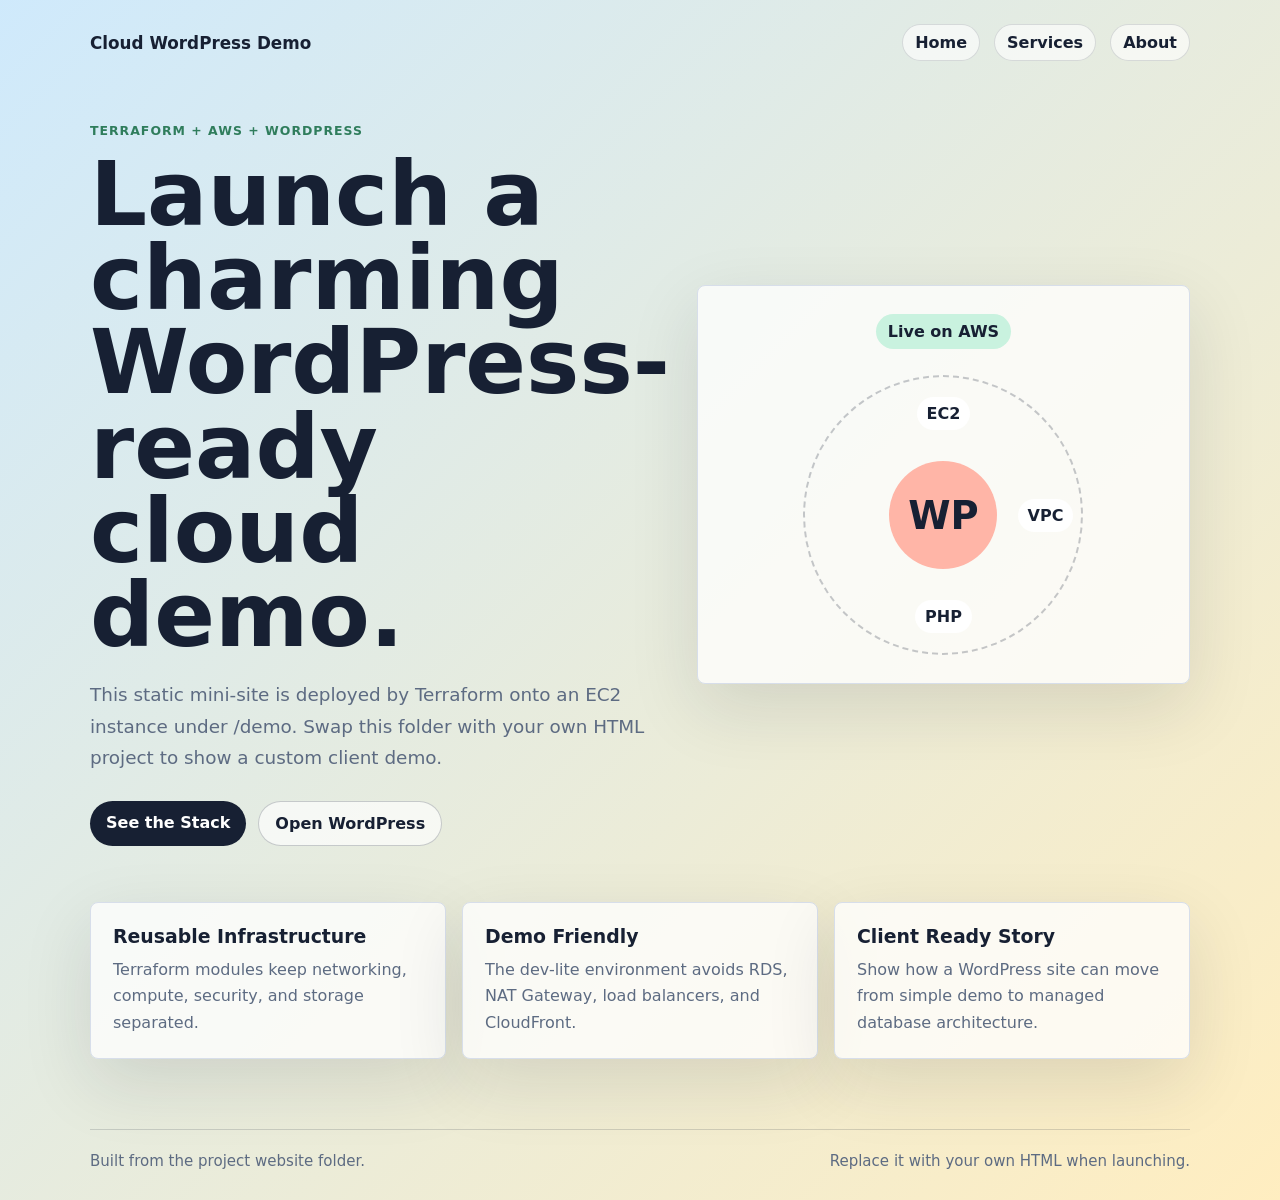
==== website/default-site/index.html @ c87d1fc6 "altered start script and destroy script to default a WP landing page that allows for an individual t" ====
<!doctype html>
<html lang="en">
<head>
  <meta charset="utf-8">
  <meta name="viewport" content="width=device-width, initial-scale=1">
  <title>Cloud WordPress Demo</title>
  <link rel="stylesheet" href="assets/styles.css">
</head>
<body>
  <header class="site-header">
    <a class="brand" href="index.html">Cloud WordPress Demo</a>
    <nav aria-label="Primary navigation">
      <a href="index.html">Home</a>
      <a href="services.html">Services</a>
      <a href="about.html">About</a>
    </nav>
  </header>

  <main>
    <section class="hero">
      <div>
        <p class="eyebrow">Terraform + AWS + WordPress</p>
        <h1>Launch a charming WordPress-ready cloud demo.</h1>
        <p class="lede">
          This static mini-site is deployed by Terraform onto an EC2 instance under /demo.
          Swap this folder with your own HTML project to show a custom client demo.
        </p>
        <div class="actions">
          <a class="button primary" href="services.html">See the Stack</a>
          <a class="button secondary" href="/">Open WordPress</a>
        </div>
      </div>
      <div class="launch-card" aria-label="Deployment status card">
        <div class="badge">Live on AWS</div>
        <div class="orbital">
          <span>EC2</span>
          <span>VPC</span>
          <span>PHP</span>
          <strong>WP</strong>
        </div>
      </div>
    </section>

    <section class="grid">
      <article>
        <h2>Reusable Infrastructure</h2>
        <p>Terraform modules keep networking, compute, security, and storage separated.</p>
      </article>
      <article>
        <h2>Demo Friendly</h2>
        <p>The dev-lite environment avoids RDS, NAT Gateway, load balancers, and CloudFront.</p>
      </article>
      <article>
        <h2>Client Ready Story</h2>
        <p>Show how a WordPress site can move from simple demo to managed database architecture.</p>
      </article>
    </section>
  </main>

  <footer>
    <span>Built from the project website folder.</span>
    <span>Replace it with your own HTML when launching.</span>
  </footer>
</body>
</html>
---- website/default-site/assets/styles.css ----
:root {
  color-scheme: light;
  --ink: #172033;
  --muted: #5d6b82;
  --line: #d7deea;
  --paper: #fffaf2;
  --mint: #c9f2df;
  --sky: #bfe4ff;
  --coral: #ffb5a7;
  --gold: #ffe08a;
  --leaf: #2f7d5c;
}

* {
  box-sizing: border-box;
}

body {
  margin: 0;
  min-height: 100vh;
  font-family: Inter, ui-sans-serif, system-ui, -apple-system, BlinkMacSystemFont, "Segoe UI", sans-serif;
  color: var(--ink);
  background:
    linear-gradient(135deg, rgba(191, 228, 255, .75), rgba(255, 224, 138, .48)),
    var(--paper);
}

a {
  color: inherit;
  font-weight: 800;
}

.site-header,
footer {
  width: min(1100px, calc(100% - 32px));
  margin: 0 auto;
  display: flex;
  align-items: center;
  justify-content: space-between;
  gap: 18px;
}

.site-header {
  padding: 24px 0;
}

.brand {
  text-decoration: none;
  font-size: 1.05rem;
}

nav {
  display: flex;
  flex-wrap: wrap;
  gap: 14px;
}

nav a {
  border: 1px solid rgba(23, 32, 51, .14);
  border-radius: 999px;
  background: rgba(255, 255, 255, .62);
  padding: 8px 12px;
  text-decoration: none;
}

main {
  width: min(1100px, calc(100% - 32px));
  margin: 0 auto;
}

.hero {
  min-height: 70vh;
  display: grid;
  gap: 28px;
  align-items: center;
  grid-template-columns: minmax(0, 1.08fr) minmax(280px, .92fr);
  padding: 38px 0 56px;
}

.page {
  padding: 58px 0 84px;
}

.split {
  display: grid;
  grid-template-columns: minmax(0, 1fr) minmax(280px, 420px);
  gap: 26px;
  align-items: start;
}

.eyebrow {
  margin: 0 0 14px;
  color: var(--leaf);
  font-weight: 900;
  text-transform: uppercase;
  letter-spacing: .08em;
  font-size: .78rem;
}

h1 {
  max-width: 760px;
  margin: 0;
  font-size: clamp(2.4rem, 7vw, 5.8rem);
  line-height: .94;
  letter-spacing: 0;
}

h2 {
  margin: 0 0 10px;
  font-size: 1.18rem;
}

.lede {
  max-width: 680px;
  margin: 22px 0 0;
  color: var(--muted);
  font-size: 1.15rem;
  line-height: 1.7;
}

.actions {
  display: flex;
  flex-wrap: wrap;
  gap: 12px;
  margin-top: 28px;
}

.button {
  border-radius: 999px;
  padding: 12px 16px;
  text-decoration: none;
}

.button.primary {
  background: var(--ink);
  color: white;
}

.button.secondary {
  border: 1px solid rgba(23, 32, 51, .22);
  background: rgba(255, 255, 255, .66);
}

.launch-card,
.grid article,
.timeline div,
.note {
  border: 1px solid var(--line);
  border-radius: 8px;
  background: rgba(255, 255, 255, .76);
  box-shadow: 0 24px 70px rgba(23, 32, 51, .12);
}

.launch-card {
  min-height: 390px;
  display: grid;
  place-items: center;
  padding: 28px;
  text-align: center;
}

.badge {
  display: inline-flex;
  border-radius: 999px;
  background: var(--mint);
  padding: 8px 12px;
  font-weight: 900;
}

.orbital {
  width: min(280px, 74vw);
  aspect-ratio: 1;
  margin-top: 26px;
  border: 2px dashed rgba(23, 32, 51, .24);
  border-radius: 50%;
  position: relative;
  display: grid;
  place-items: center;
}

.orbital strong {
  width: 108px;
  height: 108px;
  border-radius: 50%;
  background: var(--coral);
  display: grid;
  place-items: center;
  font-size: 2.4rem;
}

.orbital span {
  position: absolute;
  border-radius: 999px;
  background: white;
  padding: 7px 10px;
  font-weight: 900;
}

.orbital span:nth-child(1) { top: 20px; }
.orbital span:nth-child(2) { right: 8px; }
.orbital span:nth-child(3) { bottom: 20px; }

.grid {
  display: grid;
  grid-template-columns: repeat(3, minmax(0, 1fr));
  gap: 16px;
  padding-bottom: 70px;
}

.grid article,
.timeline div,
.note {
  padding: 22px;
}

.grid p,
.timeline p,
.note p {
  margin: 0;
  color: var(--muted);
  line-height: 1.65;
}

.timeline {
  display: grid;
  gap: 16px;
  margin-top: 28px;
}

.timeline span {
  display: inline-flex;
  margin-bottom: 16px;
  border-radius: 999px;
  background: var(--gold);
  padding: 8px 11px;
  font-weight: 900;
}

footer {
  border-top: 1px solid rgba(23, 32, 51, .16);
  padding: 22px 0 30px;
  color: var(--muted);
  font-size: .94rem;
}

@media (max-width: 780px) {
  .site-header,
  footer {
    align-items: flex-start;
    flex-direction: column;
  }

  .hero,
  .split,
  .grid {
    grid-template-columns: 1fr;
  }

  .hero {
    min-height: auto;
  }
}
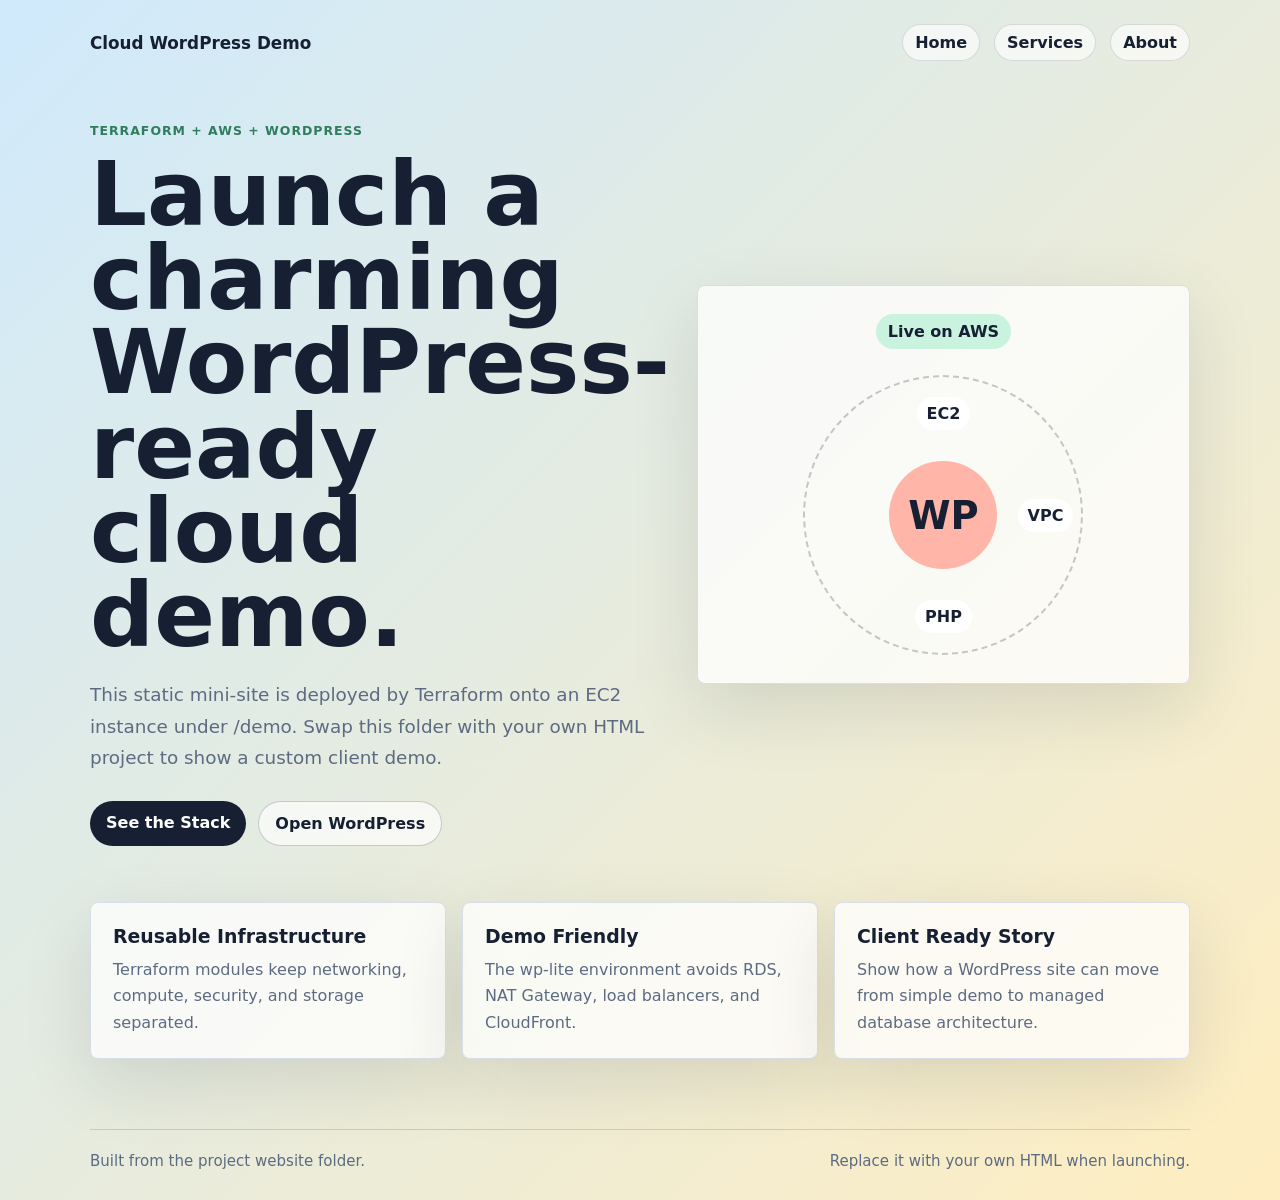
==== commit ee582fda: "Refactor Terraform environments from dev-* naming to wp-* naming Rename dev-lite, dev-rds, and dev-m" ====
--- a/website/default-site/index.html
+++ b/website/default-site/index.html
@@ -48,7 +48,7 @@
       </article>
       <article>
         <h2>Demo Friendly</h2>
-        <p>The dev-lite environment avoids RDS, NAT Gateway, load balancers, and CloudFront.</p>
+        <p>The wp-lite environment avoids RDS, NAT Gateway, load balancers, and CloudFront.</p>
       </article>
       <article>
         <h2>Client Ready Story</h2>
